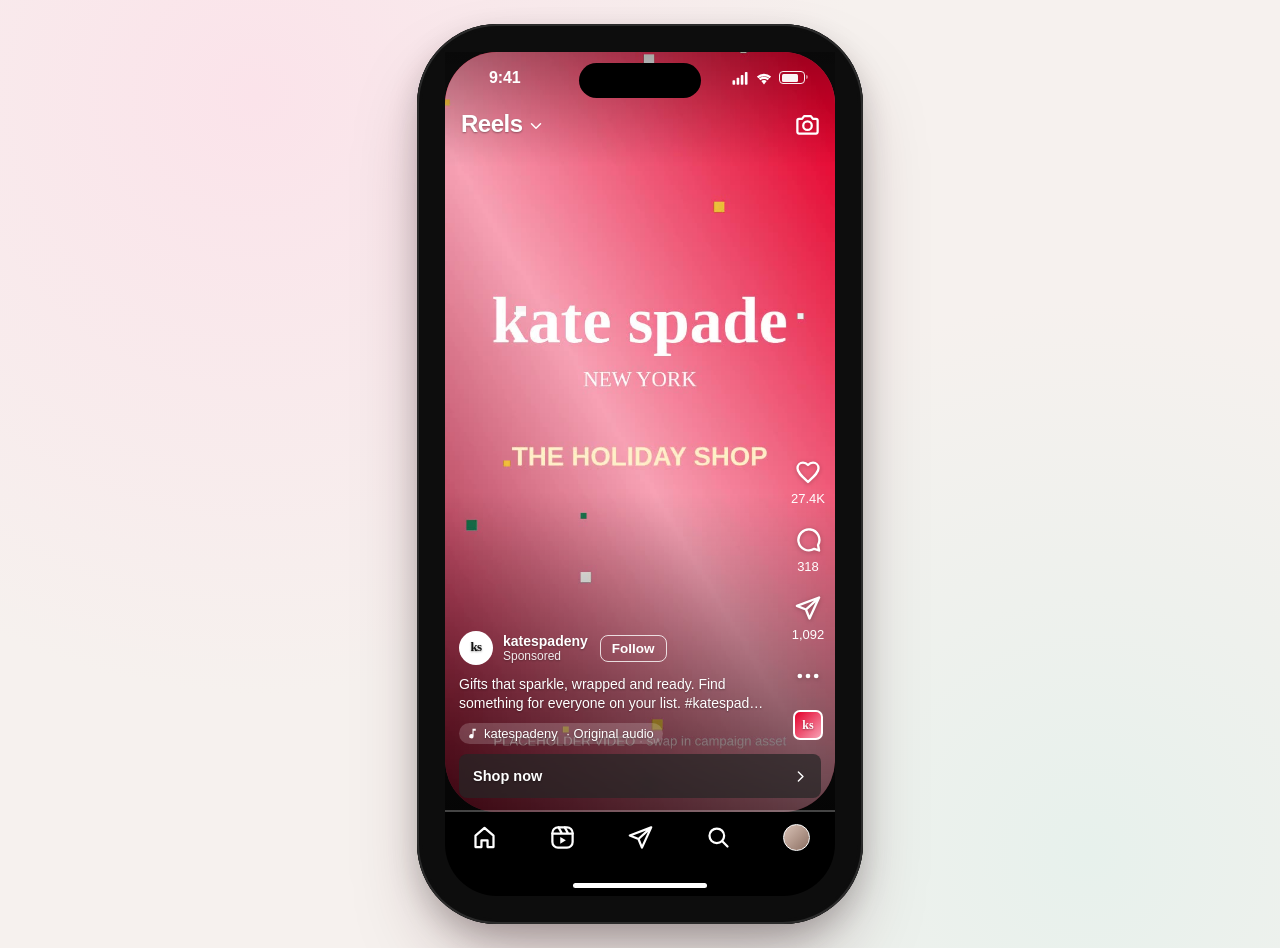
==== instagram.html @ fe790f8d "Keep the screen inside the rounded phone frame. The square corners were the screen drawing past the " ====
<!doctype html>
<html lang="en">
<head>
  <meta charset="utf-8">
  <meta name="viewport" content="width=device-width, initial-scale=1, viewport-fit=cover">
  <meta name="theme-color" content="#000000">
  <link rel="icon" href="data:,">
  <title>Instagram Reels ad · Kate Spade holiday prototype</title>
  <link rel="stylesheet" href="assets/css/base.css?v=6">
  <link rel="stylesheet" href="assets/css/instagram.css?v=5">
</head>
<body>
  <main class="stage">
    <div class="device">
      <div class="screen ig" data-ks-pause-host>
        <div class="media">
          <video data-ks-video="vertical" src="assets/video/placeholder-vertical.mp4?v=5" poster="assets/video/placeholder-vertical.jpg?v=5" width="720" height="1280" autoplay muted loop playsinline></video>
        </div>
        <div class="tap" data-ks-tap-pause></div>
        <div class="pause-indicator"><svg class="icon" viewBox="0 0 24 24"><path d="M8 5v14l11-7z"/></svg></div>

        <header class="ig-top text-shadow">
          <h2>Reels <svg class="icon" viewBox="0 0 24 24"><path fill="none" stroke="currentColor" stroke-width="2" stroke-linecap="round" stroke-linejoin="round" stroke-width="2.2" d="M6 9l6 6 6-6"/></svg></h2>
          <svg class="icon" viewBox="0 0 24 24"><path fill="none" stroke="currentColor" stroke-width="2" stroke-linecap="round" stroke-linejoin="round" d="M3 8.5A1.5 1.5 0 0 1 4.5 7h2.7L9 4.5h6L16.8 7h2.7A1.5 1.5 0 0 1 21 8.5v10a1.5 1.5 0 0 1-1.5 1.5h-15A1.5 1.5 0 0 1 3 18.5z"/><circle fill="none" stroke="currentColor" stroke-width="2" stroke-linecap="round" stroke-linejoin="round" cx="12" cy="13" r="3.8"/></svg>
        </header>

        <div class="ig-rail text-shadow">
          <button class="ig-act" data-ks-toggle aria-label="Like">
            <svg class="icon heart-line" viewBox="0 0 24 24"><path fill="none" stroke="currentColor" stroke-width="2" stroke-linecap="round" stroke-linejoin="round" d="M12 20.5l-1.2-1.1C6 15 3 12.2 3 8.8 3 6.1 5.1 4 7.7 4c1.6 0 3.2.8 4.3 2 1.1-1.2 2.7-2 4.3-2C18.9 4 21 6.1 21 8.8c0 3.4-3 6.2-7.8 10.6L12 20.5z"/></svg>
            <svg class="icon heart-fill" viewBox="0 0 24 24"><path d="M12 21.35l-1.45-1.32C5.4 15.36 2 12.28 2 8.5 2 5.42 4.42 3 7.5 3c1.74 0 3.41.81 4.5 2.09C13.09 3.81 14.76 3 16.5 3 19.58 3 22 5.42 22 8.5c0 3.78-3.4 6.86-8.55 11.54L12 21.35z"/></svg>
            <span data-count data-raw="27406">27.4K</span>
          </button>
          <button class="ig-act" aria-label="Comment"><svg class="icon" viewBox="0 0 24 24"><path fill="none" stroke="currentColor" stroke-width="2" stroke-linecap="round" stroke-linejoin="round" d="M20.6 16.3A9 9 0 1 0 17.4 19.6L21.5 21l-.9-4.7z"/></svg><span>318</span></button>
          <button class="ig-act" aria-label="Share"><svg class="icon" viewBox="0 0 24 24"><path fill="none" stroke="currentColor" stroke-width="2" stroke-linecap="round" stroke-linejoin="round" d="M21.5 3L2.5 10.2l7.7 3.1 3.1 7.7L21.5 3zM10.2 13.3L21.5 3"/></svg><span>1,092</span></button>
          <button class="ig-act" aria-label="More"><svg class="icon" viewBox="0 0 24 24"><circle cx="5" cy="12" r="2"/><circle cx="12" cy="12" r="2"/><circle cx="19" cy="12" r="2"/></svg></button>
          <a class="ig-audio" data-ks-link aria-label="Audio">ks</a>
        </div>

        <div class="ig-info text-shadow">
          <div class="ig-who">
            <a data-ks-link class="ks-avatar"><span>ks</span></a>
            <a data-ks-link class="names">
              <b data-ks-text="brand.handle">katespadeny</b>
              <small>Sponsored</small>
            </a>
            <button class="ig-follow" data-ks-toggle data-on-label="Following">Follow</button>
          </div>
          <a data-ks-link><p class="ig-caption" data-ks-caption></p></a>
          <div class="ig-meta">
            <span><svg class="icon" viewBox="0 0 24 24"><path d="M12 3v10.55A4 4 0 1 0 14 17V7h4V3h-6z"/></svg><span data-ks-text="brand.handle"></span>&nbsp;· Original audio</span>
          </div>
          <a class="ig-cta" data-ks-link data-ks-cta-delay="3">
            <span data-ks-text="copy.cta">Shop now</span>
            <svg class="icon" viewBox="0 0 24 24"><path fill="none" stroke="currentColor" stroke-width="2" stroke-linecap="round" stroke-linejoin="round" stroke-width="2.4" d="M9 5.5l6.5 6.5L9 18.5"/></svg>
          </a>
        </div>

        <div class="ig-progress"><i data-ks-progress></i></div>

        <nav class="ig-nav">
          <svg class="icon" viewBox="0 0 24 24"><path fill="none" stroke="currentColor" stroke-width="2" stroke-linecap="round" stroke-linejoin="round" d="M4 10.4L12 3.5l8 6.9V20.5h-5.3v-6h-5.4v6H4z"/></svg>
          <svg class="icon" viewBox="0 0 24 24"><rect fill="none" stroke="currentColor" stroke-width="2" stroke-linecap="round" stroke-linejoin="round" x="3" y="3" width="18" height="18" rx="5"/><path fill="none" stroke="currentColor" stroke-width="2" stroke-linecap="round" stroke-linejoin="round" d="M3 8.5h18M8.5 3l3 5.5M14 3l3 5.5"/><path d="M10 11.5v6l5-3z"/></svg>
          <svg class="icon" viewBox="0 0 24 24"><path fill="none" stroke="currentColor" stroke-width="2" stroke-linecap="round" stroke-linejoin="round" d="M21.5 3L2.5 10.2l7.7 3.1 3.1 7.7L21.5 3zM10.2 13.3L21.5 3"/></svg>
          <svg class="icon" viewBox="0 0 24 24"><circle fill="none" stroke="currentColor" stroke-width="2" stroke-linecap="round" stroke-linejoin="round" stroke-width="2.3" cx="10.5" cy="10.5" r="6.5"/><path fill="none" stroke="currentColor" stroke-width="2" stroke-linecap="round" stroke-linejoin="round" stroke-width="2.3" d="M20 20l-4.6-4.6"/></svg>
          <span class="me"></span>
        </nav>
      </div>
    </div>
  </main>

  <script src="config.js?v=5"></script>
  <script src="assets/js/app.js?v=5"></script>
</body>
</html>
---- assets/css/base.css ----
*,
*::before,
*::after { box-sizing: border-box; }

html, body { margin: 0; min-height: 100%; }

body {
  font-family: -apple-system, BlinkMacSystemFont, "SF Pro Text", "Segoe UI", Roboto, Arimo, "Helvetica Neue", Arial, sans-serif;
  -webkit-font-smoothing: antialiased;
  -webkit-tap-highlight-color: transparent;
  background: radial-gradient(circle at 20% 10%, #fbe3ea 0, transparent 45%),
              radial-gradient(circle at 85% 90%, #e7f1ec 0, transparent 40%),
              #f6f1ee;
  color: #1a1a1a;
}

a { color: inherit; text-decoration: none; }
button { font: inherit; color: inherit; background: none; border: 0; padding: 0; cursor: pointer; }

.icon { width: 24px; height: 24px; display: block; fill: currentColor; flex: none; }

/* ---------- Desktop stage ---------- */

.stage {
  min-height: 100%;
  display: flex;
  align-items: center;
  justify-content: center;
  gap: 56px;
  padding: 24px;
}

/* ---------- Phone frame ---------- */

.device {
  --safe-top: 47px;
  --safe-bottom: 34px;
  position: relative;
  flex: none;
  width: 446px;
  height: 900px;
  padding: 28px;
  border-radius: 80px;
  background: #0d0d0d;
  box-shadow:
    inset 0 0 0 2px #2b2b2b,
    inset 0 0 0 5px #0d0d0d,
    0 40px 80px -20px rgba(60, 20, 30, .35),
    0 12px 30px rgba(0,0,0,.18);
}

.screen {
  position: relative;
  width: 390px;
  height: 844px;
  border-radius: 52px;
  background: transparent;
  /* No overflow or clip-path here. Firefox leaves video and SVG icons blank
     when an ancestor clips them. */
}

.island {
  position: absolute; top: 11px; left: 50%; transform: translateX(-50%);
  width: 122px; height: 35px; border-radius: 20px; background: #000; z-index: 100;
  pointer-events: none;
}

.statusbar {
  position: absolute; inset: 0 0 auto 0; height: var(--safe-top); z-index: 99;
  display: flex; align-items: center; justify-content: space-between;
  padding: 4px 30px 0 44px; color: #fff; pointer-events: none;
  font-size: 16px; font-weight: 600; letter-spacing: -.01em;
}
.statusbar.is-dark { color: #000; }
.statusbar .sb-right { display: flex; gap: 6px; align-items: center; }
.statusbar .sb-right .icon { width: 18px; height: 18px; }
.statusbar .battery {
  width: 26px; height: 13px; border-radius: 4px; border: 1.5px solid currentColor; opacity: .95;
  position: relative; padding: 1.5px;
}
.statusbar .battery::before { content: ""; display: block; height: 100%; width: 78%; background: currentColor; border-radius: 1.5px; }
.statusbar .battery::after {
  content: ""; position: absolute; right: -4px; top: 3px; width: 2px; height: 4px; border-radius: 0 2px 2px 0; background: currentColor; opacity: .5;
}

.home-indicator {
  position: absolute; bottom: 8px; left: 50%; transform: translateX(-50%);
  width: 134px; height: 5px; border-radius: 3px; background: #fff; z-index: 99; pointer-events: none;
}
.home-indicator.is-dark { background: #000; }

/* ---------- Real phone: go full-screen ---------- */

@media (max-width: 520px) {
  .stage { padding: 0; display: block; min-height: 0; }
  .device {
    --safe-top: env(safe-area-inset-top, 0px);
    --safe-bottom: env(safe-area-inset-bottom, 0px);
    width: 100vw; height: 100vh; height: 100dvh;
    padding: 0; border-radius: 0; box-shadow: none;
  }
  .screen { width: 100%; height: 100%; }
  .screen, .media, .media video { border-radius: 0; }
  .island, .statusbar, .home-indicator { display: none; }
  body { background: #000; overflow: hidden; }
}

/* ---------- Video + fallback placeholder ---------- */

.media {
  position: absolute;
  top: 0; right: 0; bottom: 0; left: 0;
  border-radius: 52px;
  background: linear-gradient(160deg, #e4002b, #f7a1b5 45%, #8e0a26);
}
.media video {
  position: absolute;
  top: 0; left: 0;
  width: 100%; height: 100%;
  object-fit: cover;
  display: block;
  border-radius: 52px;
  background: transparent;
}
.tt-nav, .ig-nav, .yt-nav { border-radius: 0 0 52px 52px; }
.ks-fallback {
  display: none; position: absolute; inset: 0;
  background: linear-gradient(160deg, #e4002b, #f7a1b5 45%, #8e0a26);
  background-size: 200% 200%;
  animation: ks-shift 6s ease-in-out infinite alternate;
  color: #fff; text-align: center;
  flex-direction: column; align-items: center; justify-content: center; gap: 6px;
}
.ks-fallback .wordmark { font-family: "Tinos", "Times New Roman", Georgia, serif; font-weight: 700; font-size: 44px; letter-spacing: -.01em; }
.ks-fallback .sub { font-family: "Tinos", Georgia, serif; font-size: 15px; letter-spacing: .12em; }
.ks-fallback .tag { margin-top: 18px; font-weight: 700; color: #fff3c4; letter-spacing: .06em; }
.ks-fallback .note { position: absolute; bottom: 12%; font-size: 11px; opacity: .75; }
.media.is-fallback video { display: none; }
.media.is-fallback .ks-fallback { display: flex; }
@keyframes ks-shift { from { background-position: 0% 0%; } to { background-position: 100% 100%; } }

.pause-indicator {
  position: absolute; left: 50%; top: 50%; transform: translate(-50%, -50%) scale(.8);
  width: 72px; height: 72px; opacity: 0; transition: opacity .15s, transform .15s; pointer-events: none;
  color: rgba(255,255,255,.85); z-index: 5;
}
.pause-indicator .icon { width: 100%; height: 100%; filter: drop-shadow(0 2px 8px rgba(0,0,0,.35)); }
.is-paused .pause-indicator { opacity: 1; transform: translate(-50%, -50%) scale(1); }

/* ---------- Shared brand avatar (text-only, no logo image) ---------- */

.ks-avatar {
  display: grid; place-items: center; border-radius: 50%; flex: none;
  background: #fff; color: #111;
  font-family: "Tinos", "Times New Roman", Georgia, serif; font-weight: 700; letter-spacing: -.04em;
}
.ks-avatar span { transform: translateY(-1px); }

.verified { width: 14px; height: 14px; color: #20d5ec; display: inline-block; vertical-align: -2px; }

.text-shadow { text-shadow: 0 1px 2px rgba(0,0,0,.35); }
---- assets/css/instagram.css ----
.ig { color: #fff; font-family: -apple-system, BlinkMacSystemFont, "SF Pro Text", "Segoe UI", Roboto, Arimo, Arial, sans-serif; }

.ig .media { bottom: calc(50px + var(--safe-bottom)); }
.ig .media::after {
  content: ""; position: absolute; inset: 0; pointer-events: none;
  background: linear-gradient(to bottom, rgba(0,0,0,.3), transparent 15%, transparent 58%, rgba(0,0,0,.6));
}
.ig .tap { position: absolute; inset: 0 0 calc(50px + var(--safe-bottom)) 0; z-index: 4; }

.ig-top {
  position: absolute; z-index: 10; top: calc(var(--safe-top) + 2px); left: 0; right: 0; height: 46px;
  display: flex; align-items: center; justify-content: space-between; padding: 0 14px 0 16px;
}
.ig-top h2 { margin: 0; font-size: 24px; font-weight: 700; letter-spacing: -.02em; display: flex; align-items: center; gap: 4px; }
.ig-top h2 .icon { width: 18px; height: 18px; margin-top: 3px; }
.ig-top .icon { width: 27px; height: 27px; }

.ig-rail {
  position: absolute; z-index: 10; right: 10px; bottom: calc(50px + var(--safe-bottom) + 72px);
  display: flex; flex-direction: column; align-items: center; gap: 20px;
}
.ig-act { display: flex; flex-direction: column; align-items: center; gap: 5px; font-size: 13px; font-weight: 500; }
.ig-act .icon { width: 28px; height: 28px; filter: drop-shadow(0 1px 2px rgba(0,0,0,.25)); }
.ig-act .icon.outline-only { stroke-width: 2; }
.ig-act.is-on .icon use { color: #ff3040; }
.ig-act .icon.heart-fill { display: none; color: #ff3040; }
.ig-act.is-on .heart-line { display: none; }
.ig-act.is-on .heart-fill { display: block; }
.ig-audio {
  width: 30px; height: 30px; border-radius: 7px; border: 2px solid #fff; overflow: hidden;
  background: linear-gradient(135deg, #e4002b, #f7a1b5); display: grid; place-items: center;
  font-family: "Tinos", Georgia, serif; font-weight: 700; font-size: 12px; color: #fff;
}

.ig-info {
  position: absolute; z-index: 10; left: 14px; right: 66px; bottom: calc(50px + var(--safe-bottom) + 14px);
  display: flex; flex-direction: column; gap: 10px;
}
.ig-who { display: flex; align-items: center; gap: 10px; }
.ig-who .ks-avatar { width: 34px; height: 34px; font-size: 13px; }
.ig-who .names { display: flex; flex-direction: column; line-height: 1.2; }
.ig-who .names b { font-size: 14px; font-weight: 600; }
.ig-who .names small { font-size: 12px; opacity: .9; }
.ig-follow { margin-left: 2px; font-size: 13.5px; font-weight: 600; border: 1px solid rgba(255,255,255,.8); border-radius: 8px; padding: 5px 11px; }
.ig-follow.is-on { background: rgba(255,255,255,.2); border-color: transparent; }
.ig-caption { margin: 0; font-size: 14px; line-height: 1.35; display: -webkit-box; -webkit-line-clamp: 2; -webkit-box-orient: vertical; overflow: hidden; }
.ig-caption .hashtag { font-weight: 400; }
.ig-meta { display: flex; gap: 10px; font-size: 13px; }
.ig-meta > span { display: inline-flex; align-items: center; gap: 5px; background: rgba(255,255,255,.18); border-radius: 12px; padding: 3px 9px 3px 7px; }
.ig-meta .icon { width: 13px; height: 13px; }

.ig-cta {
  height: 44px; border-radius: 8px; padding: 0 12px 0 14px; margin-right: -52px;
  display: flex; align-items: center; justify-content: space-between;
  font-size: 14.5px; font-weight: 600; background: rgba(38,38,38,.72);
  backdrop-filter: blur(8px); -webkit-backdrop-filter: blur(8px);
  transition: background .5s ease;
}
.ig-cta .icon { width: 17px; height: 17px; }
.ig-cta.is-active { background: #0095f6; }

.ig-progress { position: absolute; z-index: 10; left: 0; right: 0; bottom: calc(50px + var(--safe-bottom)); height: 2px; background: rgba(255,255,255,.25); }
.ig-progress i { display: block; height: 100%; width: 0; background: #fff; }

.ig-nav {
  position: absolute; z-index: 10; left: 0; right: 0; bottom: 0; height: calc(50px + var(--safe-bottom)); padding-bottom: var(--safe-bottom);
  background: #000; display: flex; align-items: center; justify-content: space-around;
}
.ig-nav .icon { width: 27px; height: 27px; }
.ig-nav .me { width: 27px; height: 27px; border-radius: 50%; background: linear-gradient(135deg, #d9c2b6, #8c6f62); border: 1.5px solid #fff; }
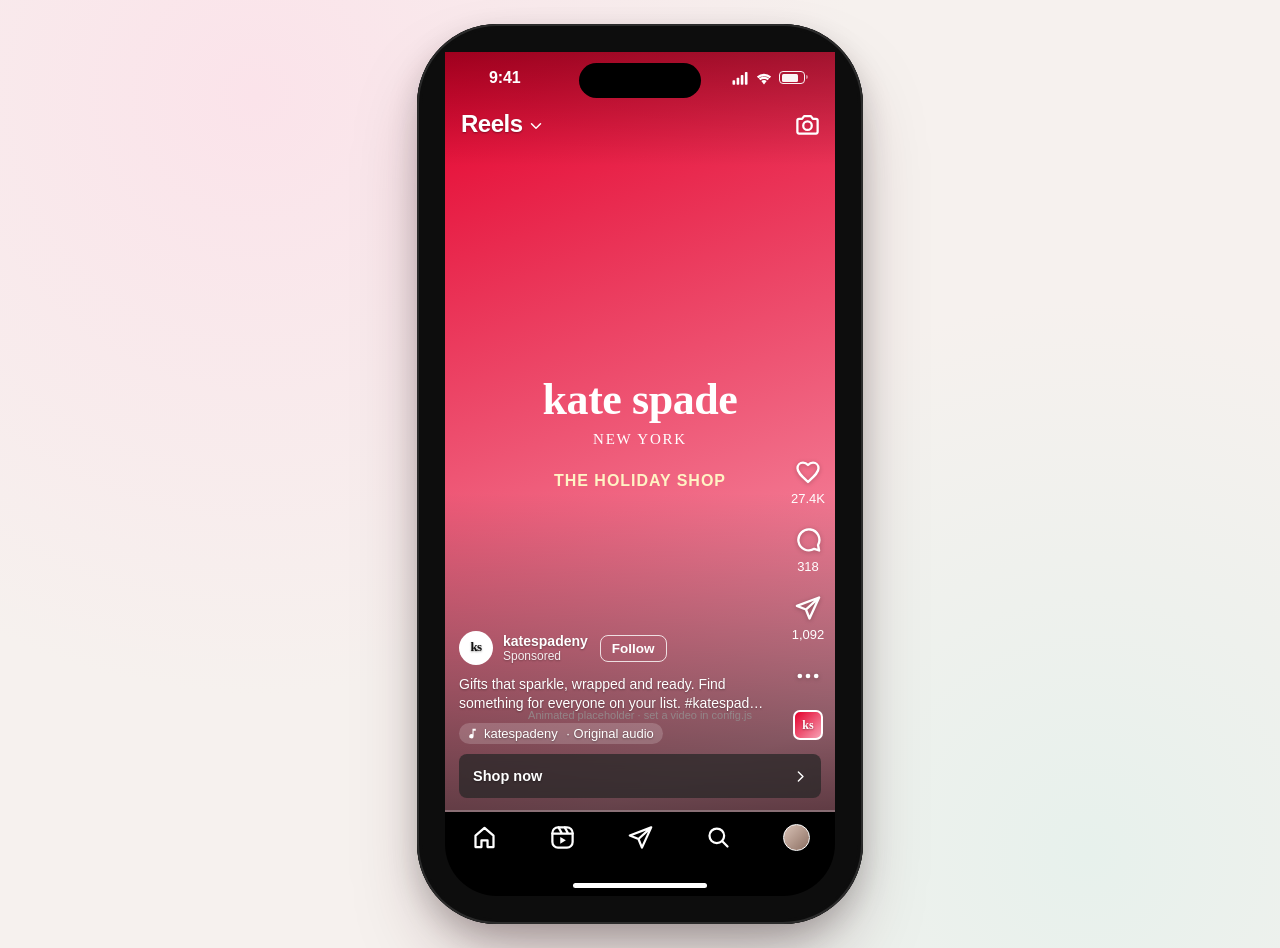
==== commit 6c1dd33d: "Hide the destination address until a link is clicked. Shop now and profile taps still open the holid" ====
--- a/instagram.html
+++ b/instagram.html
@@ -69,6 +69,6 @@
   </main>
 
   <script src="config.js?v=5"></script>
-  <script src="assets/js/app.js?v=5"></script>
+  <script src="assets/js/app.js?v=7"></script>
 </body>
 </html>
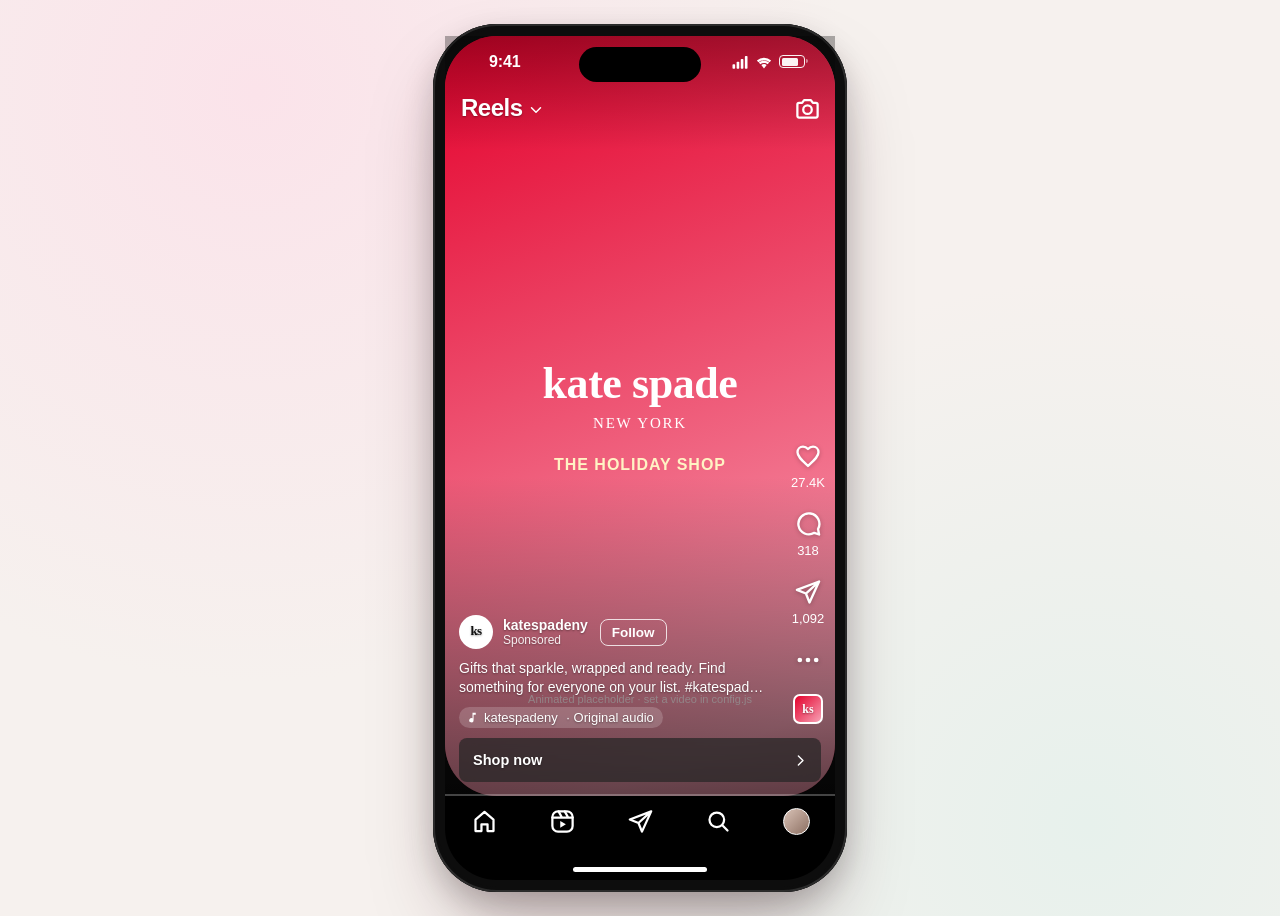
==== commit f9b16860: "Restore the thin phone bezel. The screen keeps its own rounded corners, with no clip, so the corners" ====
--- a/instagram.html
+++ b/instagram.html
@@ -6,7 +6,7 @@
   <meta name="theme-color" content="#000000">
   <link rel="icon" href="data:,">
   <title>Instagram Reels ad · Kate Spade holiday prototype</title>
-  <link rel="stylesheet" href="assets/css/base.css?v=6">
+  <link rel="stylesheet" href="assets/css/base.css?v=8">
   <link rel="stylesheet" href="assets/css/instagram.css?v=5">
 </head>
 <body>
--- a/assets/css/base.css
+++ b/assets/css/base.css
@@ -37,10 +37,10 @@
   --safe-bottom: 34px;
   position: relative;
   flex: none;
-  width: 446px;
-  height: 900px;
-  padding: 28px;
-  border-radius: 80px;
+  width: 414px;
+  height: 868px;
+  padding: 12px;
+  border-radius: 64px;
   background: #0d0d0d;
   box-shadow:
     inset 0 0 0 2px #2b2b2b,
@@ -100,7 +100,8 @@
     padding: 0; border-radius: 0; box-shadow: none;
   }
   .screen { width: 100%; height: 100%; }
-  .screen, .media, .media video { border-radius: 0; }
+  .screen, .media, .media video, .ks-fallback, .yti-player,
+  .tt-nav, .ig-nav, .yt-nav { border-radius: 0; }
   .island, .statusbar, .home-indicator { display: none; }
   body { background: #000; overflow: hidden; }
 }
@@ -123,6 +124,8 @@
   background: transparent;
 }
 .tt-nav, .ig-nav, .yt-nav { border-radius: 0 0 52px 52px; }
+.yti-player, .ks-fallback { border-radius: 52px 52px 0 0; }
+.ks-fallback { border-radius: 52px; }
 .ks-fallback {
   display: none; position: absolute; inset: 0;
   background: linear-gradient(160deg, #e4002b, #f7a1b5 45%, #8e0a26);
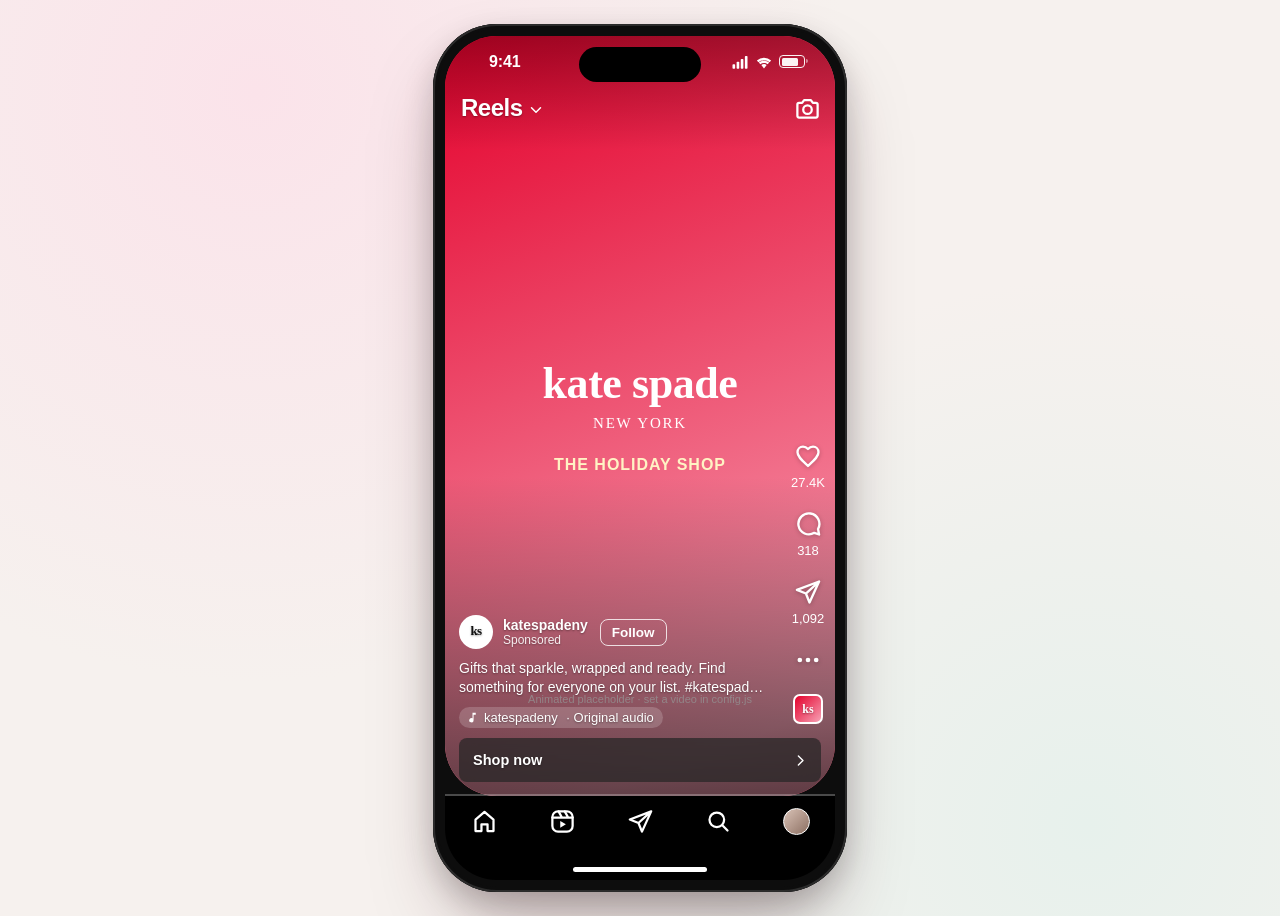
==== commit b635b2d9: "Round the media overlay corners inside the phone frame." ====
--- a/instagram.html
+++ b/instagram.html
@@ -6,7 +6,7 @@
   <meta name="theme-color" content="#000000">
   <link rel="icon" href="data:,">
   <title>Instagram Reels ad · Kate Spade holiday prototype</title>
-  <link rel="stylesheet" href="assets/css/base.css?v=8">
+  <link rel="stylesheet" href="assets/css/base.css?v=9">
   <link rel="stylesheet" href="assets/css/instagram.css?v=5">
 </head>
 <body>
--- a/assets/css/base.css
+++ b/assets/css/base.css
@@ -123,6 +123,7 @@
   border-radius: 52px;
   background: transparent;
 }
+.media::before, .media::after { border-radius: inherit; }
 .tt-nav, .ig-nav, .yt-nav { border-radius: 0 0 52px 52px; }
 .yti-player, .ks-fallback { border-radius: 52px 52px 0 0; }
 .ks-fallback { border-radius: 52px; }
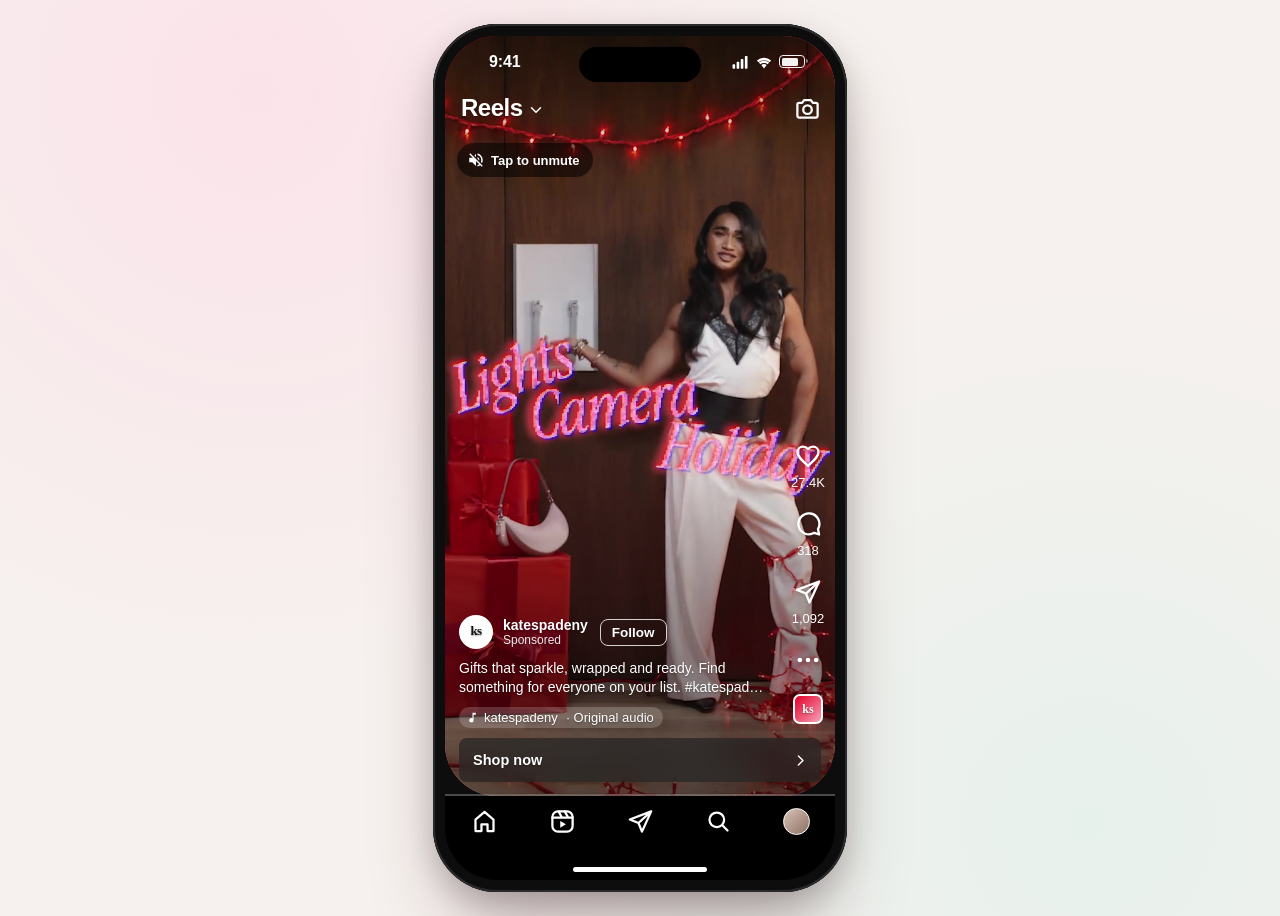
==== commit 17be9979: "Add a tap-to-unmute control and turn sound on at the first tap." ====
--- a/instagram.html
+++ b/instagram.html
@@ -6,7 +6,7 @@
   <meta name="theme-color" content="#000000">
   <link rel="icon" href="data:,">
   <title>Instagram Reels ad · Kate Spade holiday prototype</title>
-  <link rel="stylesheet" href="assets/css/base.css?v=9">
+  <link rel="stylesheet" href="assets/css/base.css?v=10">
   <link rel="stylesheet" href="assets/css/instagram.css?v=5">
 </head>
 <body>
@@ -14,7 +14,7 @@
     <div class="device">
       <div class="screen ig" data-ks-pause-host>
         <div class="media">
-          <video data-ks-video="vertical" src="assets/video/placeholder-vertical.mp4?v=5" poster="assets/video/placeholder-vertical.jpg?v=5" width="720" height="1280" autoplay muted loop playsinline></video>
+          <video data-ks-video="vertical" src="assets/video/ks-holiday-vertical.mp4?v=1" poster="assets/video/ks-holiday-vertical.jpg?v=1" width="720" height="1280" autoplay muted loop playsinline></video>
         </div>
         <div class="tap" data-ks-tap-pause></div>
         <div class="pause-indicator"><svg class="icon" viewBox="0 0 24 24"><path d="M8 5v14l11-7z"/></svg></div>
@@ -68,7 +68,7 @@
     </div>
   </main>
 
-  <script src="config.js?v=5"></script>
-  <script src="assets/js/app.js?v=7"></script>
+  <script src="config.js?v=6"></script>
+  <script src="assets/js/app.js?v=8"></script>
 </body>
 </html>
--- a/assets/css/base.css
+++ b/assets/css/base.css
@@ -151,6 +151,18 @@
 .pause-indicator .icon { width: 100%; height: 100%; filter: drop-shadow(0 2px 8px rgba(0,0,0,.35)); }
 .is-paused .pause-indicator { opacity: 1; transform: translate(-50%, -50%) scale(1); }
 
+.ks-sound {
+  position: absolute; z-index: 11; top: calc(var(--safe-top) + 60px); left: 12px;
+  display: flex; align-items: center; justify-content: center; gap: 6px;
+  width: 34px; height: 34px; border-radius: 17px;
+  background: rgba(0,0,0,.55); color: #fff;
+  font-size: 13px; font-weight: 600; white-space: nowrap;
+}
+.ks-sound .icon { width: 18px; height: 18px; }
+.ks-sound.is-muted { width: auto; padding: 0 13px 0 10px; }
+.yti-player .ks-sound { top: 6px; left: auto; right: 42px; height: 30px; }
+.yti-player .ks-sound:not(.is-muted) { width: 30px; }
+
 /* ---------- Shared brand avatar (text-only, no logo image) ---------- */
 
 .ks-avatar {
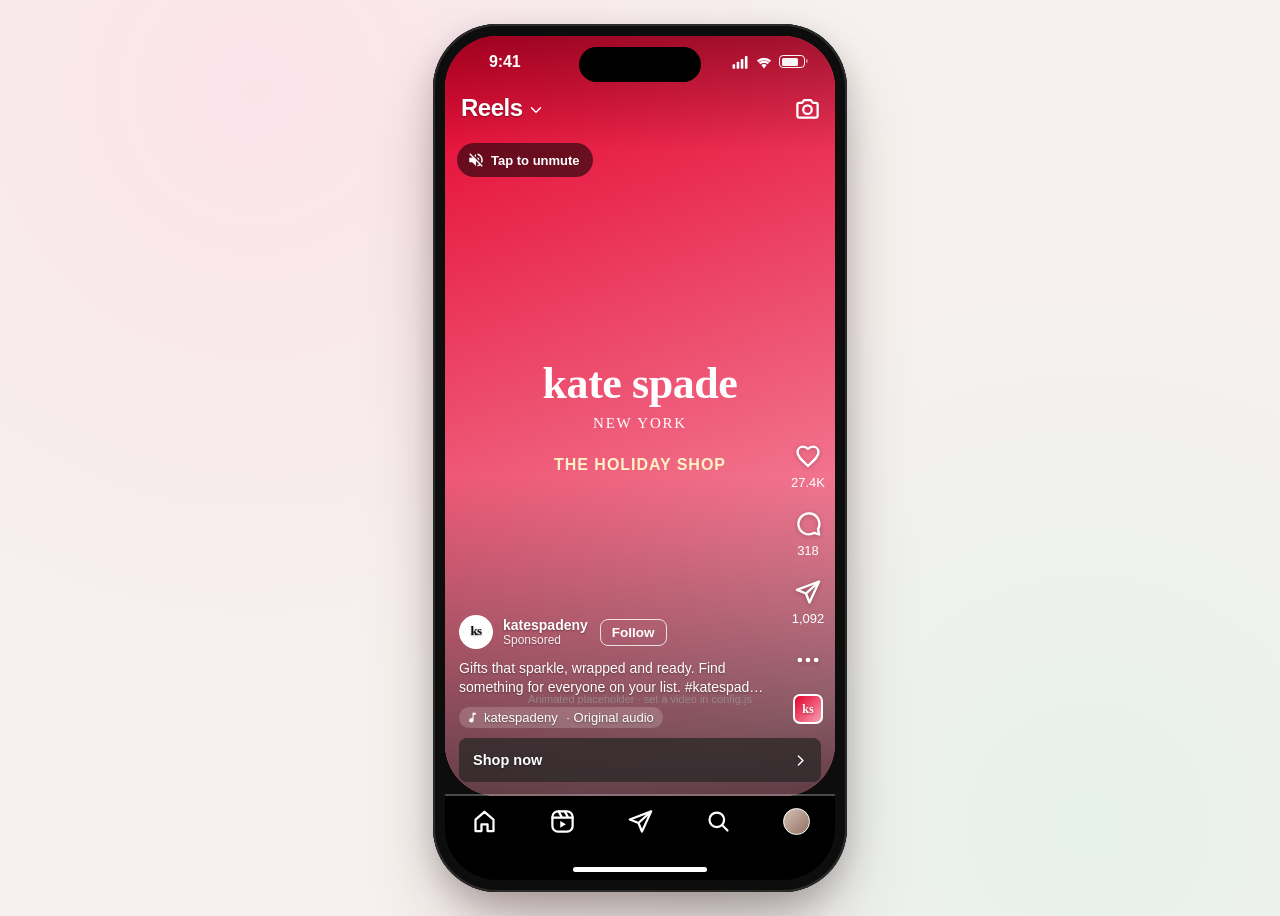
==== commit 42924395: "Try autoplay with sound and open the campaign link in the same tab." ====
--- a/instagram.html
+++ b/instagram.html
@@ -14,7 +14,7 @@
     <div class="device">
       <div class="screen ig" data-ks-pause-host>
         <div class="media">
-          <video data-ks-video="vertical" src="assets/video/ks-holiday-vertical.mp4?v=1" poster="assets/video/ks-holiday-vertical.jpg?v=1" width="720" height="1280" autoplay muted loop playsinline></video>
+          <video data-ks-video="vertical" src="assets/video/ks-holiday-vertical.mp4?v=1" poster="assets/video/ks-holiday-vertical.jpg?v=1" width="720" height="1280" loop playsinline></video>
         </div>
         <div class="tap" data-ks-tap-pause></div>
         <div class="pause-indicator"><svg class="icon" viewBox="0 0 24 24"><path d="M8 5v14l11-7z"/></svg></div>
@@ -68,7 +68,7 @@
     </div>
   </main>
 
-  <script src="config.js?v=6"></script>
-  <script src="assets/js/app.js?v=8"></script>
+  <script src="config.js?v=7"></script>
+  <script src="assets/js/app.js?v=9"></script>
 </body>
 </html>
